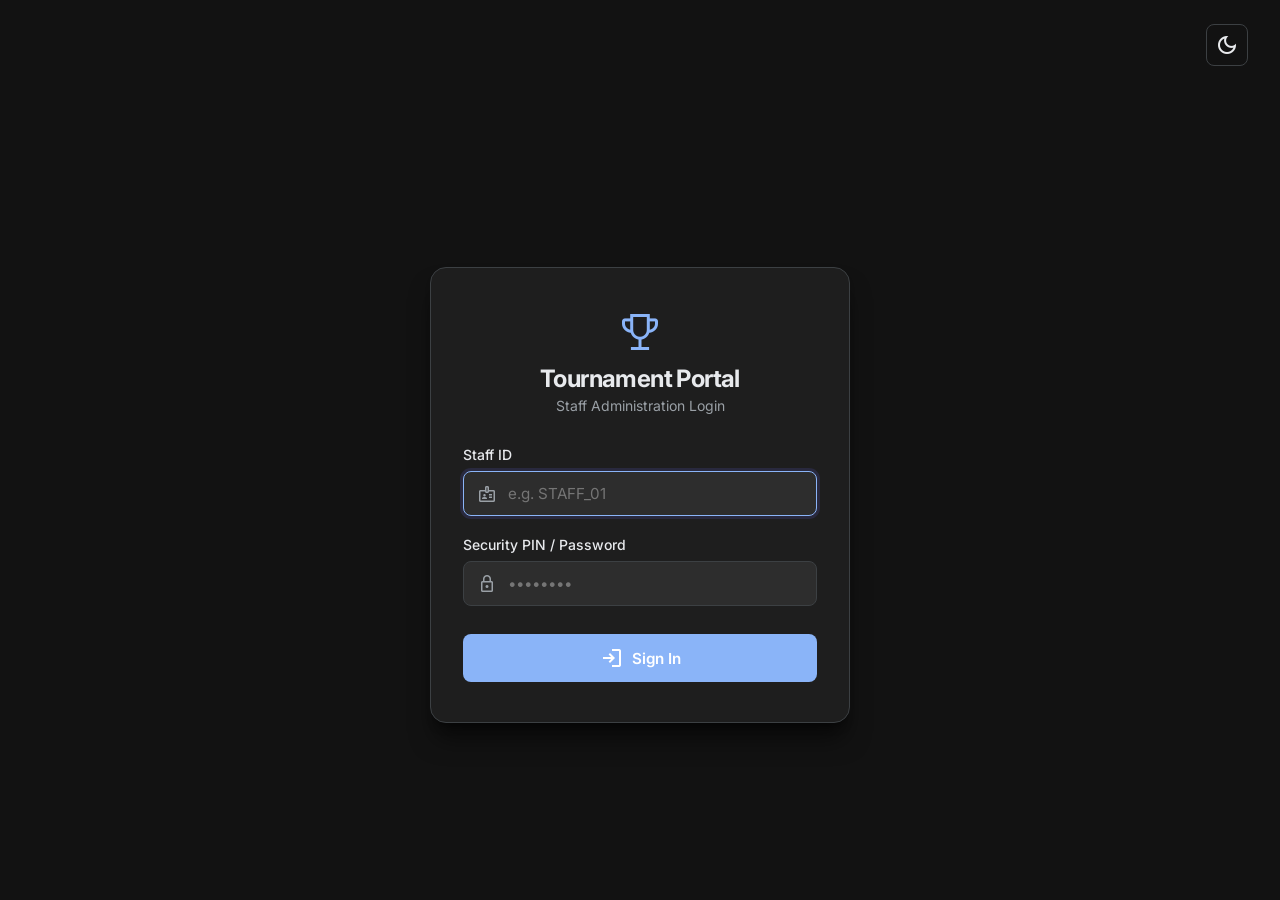
==== events/registerevent.html @ 0035451a "Added files via upload" ====
<!DOCTYPE html>
<html lang="en" data-theme="dark">
<head>
  <meta charset="UTF-8">
  <meta name="viewport" content="width=device-width, initial-scale=1.0">
  <title>Register Event | Tournament Portal</title>
  
  <!-- Fonts & Material Symbols -->
  <link rel="preconnect" href="https://fonts.googleapis.com">
  <link rel="preconnect" href="https://fonts.gstatic.com" crossorigin>
  <link href="https://fonts.googleapis.com/css2?family=Inter:wght@400;500;600;700&display=swap" rel="stylesheet">
  <link rel="stylesheet" href="https://fonts.googleapis.com/css2?family=Material+Symbols+Outlined:opsz,wght,FILL,GRAD@24,400,0,0" />
  
  <!-- Custom Stylesheet -->
  <link rel="stylesheet" href="registerevent.css">
</head>
<body>

  <!-- Top Navigation Header -->
  <header class="top-bar">
    <div class="brand-container">
      <button id="hamburgerBtn" class="icon-btn mobile-menu-btn" aria-label="Toggle Navigation Menu">
        <span class="material-symbols-outlined">menu</span>
      </button>
      <div class="brand">
        <span class="material-symbols-outlined logo-icon" data-config="brand-icon">emoji_events</span>
        <span class="brand-name" data-config="brand-name">ESCH Portal</span>
      </div>
    </div>
    
    <div class="top-bar-actions">
      <div class="user-badge">
        <span class="material-symbols-outlined">account_circle</span>
        <span class="user-name">Staff Admin</span>
      </div>
      <button id="themeToggleBtn" class="icon-btn" aria-label="Toggle Theme">
        <span class="material-symbols-outlined">dark_mode</span>
      </button>
      <button id="logoutBtn" class="icon-btn logout-btn" aria-label="Log Out" title="Log Out">
        <span class="material-symbols-outlined">logout</span>
      </button>
    </div>
  </header>

  <!-- Mobile Navigation Backdrop -->
  <div id="sidebarBackdrop" class="sidebar-backdrop"></div>

  <!-- Application Layout -->
  <div class="app-layout">
    
    <!-- Dynamic Navigation Sidebar -->
    <aside id="sidebar" class="sidebar">
      <nav id="sidebarNavContainer" class="nav-menu">
        <!-- Rendered dynamically by nav-renderer.js via config.js -->
      </nav>
    </aside>

    <!-- Main Content Container -->
    <main class="page-container">
      
      <div class="page-header">
        <div>
          <h1>Register Event</h1>
          <p class="subtitle">Set up basic event parameters and entry conditions.</p>
        </div>
        <a href="/events/viewevents.html" class="btn btn-secondary">
          <span class="material-symbols-outlined">arrow_back</span> Back to Events
        </a>
      </div>

      <!-- Main Form Container -->
      <form id="registerEventForm" class="form-card">
        
        <div class="form-body-container">
          
          <!-- 1. Event Name -->
          <div class="form-group">
            <label for="eventName">Event Name *</label>
            <input type="text" id="eventName" required placeholder="e.g. Tekken 8 / Valorant">
          </div>

          <!-- 2. Game Format & Max Entrants Row -->
          <div class="form-row-2col">
            <div class="form-group">
              <label for="gameFormat">Game Format *</label>
              <select id="gameFormat" required>
                <option value="" disabled selected>Select Format</option>
                <option value="1v1">1v1</option>
                <option value="3v3">3v3</option>
                <option value="5v5">5v5</option>
              </select>
            </div>

            <div class="form-group">
              <label for="maxEntrants">Maximum Entrants *</label>
              <input type="number" id="maxEntrants" min="2" max="512" placeholder="e.g. 64" required>
            </div>
          </div>

          <!-- 3. Registration Fee -->
          <div class="form-group">
            <label for="registrationFee">Registration Fee (RM) *</label>
            <input type="number" id="registrationFee" min="0" step="0.01" placeholder="0.00" required>
          </div>

          <!-- 4. Remarks (Flexes vertically to fill space) -->
          <div class="form-group remarks-group">
            <label for="remarks">Remarks</label>
            <textarea id="remarks" placeholder="Enter additional guidelines, prize distribution, or match rules..."></textarea>
          </div>

        </div>

        <!-- Form Action Buttons -->
        <div class="form-actions">
          <button type="reset" class="btn btn-secondary">Reset</button>
          <button type="submit" class="btn btn-primary">
            <span class="material-symbols-outlined">add_circle</span> Register Event
          </button>
        </div>

      </form>

    </main>

  </div>

  <!-- Central Configuration & System Scripts -->
  <script src="/util.js"></script>
  <script src="/events/registerevent.js"></script>
</body>
</html>
---- events/registerevent.css ----
:root[data-theme="dark"] {
  --bg-primary: #121212;
  --bg-surface: #1e1e1e;
  --bg-surface-hover: #2d2d2d;
  --text-primary: #e8eaed;
  --text-secondary: #9aa0a6;
  --accent: #8ab4f8;
  --accent-hover: #aecbfa;
  --border-color: #3c4043;
  --card-shadow: 0 4px 12px rgba(0, 0, 0, 0.4);
  --input-bg: #121212;
}

:root[data-theme="light"] {
  --bg-primary: #f8f9fa;
  --bg-surface: #ffffff;
  --bg-surface-hover: #f1f3f4;
  --text-primary: #1f1f1f;
  --text-secondary: #5f6368;
  --accent: #1a73e8;
  --accent-hover: #1557b0;
  --border-color: #dadce0;
  --card-shadow: 0 2px 8px rgba(0, 0, 0, 0.08);
  --input-bg: #ffffff;
}

* {
  box-sizing: border-box;
  margin: 0;
  padding: 0;
  font-family: 'Inter', system-ui, -apple-system, sans-serif;
  transition: background-color 0.2s, color 0.2s, border-color 0.2s;
}

html, body {
  height: 100vh;
  width: 100vw;
  overflow: hidden;
  background-color: var(--bg-primary);
  color: var(--text-primary);
  display: flex;
  flex-direction: column;
}

.material-symbols-outlined {
  font-family: 'Material Symbols Outlined' !important;
  font-size: 20px;
  vertical-align: middle;
}

/* Header Bar */
.top-bar {
  height: 52px;
  background-color: var(--bg-surface);
  border-bottom: 1px solid var(--border-color);
  display: flex;
  justify-content: space-between;
  align-items: center;
  padding: 0 1rem;
  flex-shrink: 0;
  z-index: 20;
}

.brand-container {
  display: flex;
  align-items: center;
  gap: 0.5rem;
}

.mobile-menu-btn {
  display: none;
}

.brand {
  display: flex;
  align-items: center;
  gap: 0.5rem;
}

.logo-icon {
  color: var(--accent);
}

.brand-name {
  font-weight: 700;
  font-size: 1rem;
}

.top-bar-actions {
  display: flex;
  align-items: center;
  gap: 0.5rem;
}

.user-badge {
  display: flex;
  align-items: center;
  gap: 0.3rem;
  font-size: 0.8rem;
  color: var(--text-secondary);
  margin-right: 0.25rem;
}

.icon-btn {
  background: transparent;
  border: 1px solid var(--border-color);
  color: var(--text-secondary);
  border-radius: 50%;
  cursor: pointer;
  display: flex;
  align-items: center;
  justify-content: center;
  width: 32px;
  height: 32px;
}

.icon-btn:hover {
  color: var(--accent);
  border-color: var(--accent);
}

/* App Layout */
.app-layout {
  display: flex;
  flex: 1;
  height: calc(100vh - 52px);
  overflow: hidden;
  position: relative;
}

/* Sidebar Navigation */
.sidebar {
  width: 180px;
  background-color: var(--bg-surface);
  border-right: 1px solid var(--border-color);
  padding: 0.75rem 0.4rem;
  flex-shrink: 0;
  transition: transform 0.25s ease;
}

.nav-menu {
  display: flex;
  flex-direction: column;
  gap: 0.2rem;
}

.nav-item {
  display: flex;
  align-items: center;
  gap: 0.5rem;
  padding: 0.5rem 0.7rem;
  color: var(--text-secondary);
  text-decoration: none;
  border-radius: 6px;
  font-weight: 500;
  font-size: 0.8rem;
}

.nav-item:hover {
  background-color: var(--bg-surface-hover);
  color: var(--text-primary);
}

.nav-item.active {
  background-color: var(--bg-surface-hover);
  color: var(--accent);
  font-weight: 600;
}

/* Mobile Sidebar Backdrop */
.sidebar-backdrop {
  display: none;
  position: fixed;
  top: 52px;
  left: 0;
  right: 0;
  bottom: 0;
  background-color: rgba(0, 0, 0, 0.5);
  z-index: 10;
  opacity: 0;
  transition: opacity 0.25s ease;
  pointer-events: none;
}

.sidebar-backdrop.open {
  opacity: 1;
  pointer-events: auto;
}

/* Main Container */
.page-container {
  flex: 1;
  padding: 1rem 1.25rem;
  display: flex;
  flex-direction: column;
  gap: 0.75rem;
  height: 100%;
  min-height: 0;
  overflow: hidden;
}

.page-header {
  display: flex;
  justify-content: space-between;
  align-items: flex-start;
  flex-shrink: 0;
}

.page-header h1 {
  font-size: 1.2rem;
  font-weight: 700;
}

.subtitle {
  font-size: 0.75rem;
  color: var(--text-secondary);
  margin-top: 0.15rem;
}

/* Form Container & Vertical Stretch */
.form-card {
  background-color: var(--bg-surface);
  border: 1px solid var(--border-color);
  border-radius: 10px;
  padding: 1.25rem;
  box-shadow: var(--card-shadow);
  display: flex;
  flex-direction: column;
  gap: 1rem;
  flex: 1;
  min-height: 0;
  width: 100%;
}

.form-body-container {
  display: flex;
  flex-direction: column;
  gap: 1rem;
  flex: 1;
  min-height: 0;
}

.form-row-2col {
  display: grid;
  grid-template-columns: 1fr 1fr;
  gap: 1rem;
  flex-shrink: 0;
}

.form-group {
  display: flex;
  flex-direction: column;
  gap: 0.35rem;
  flex-shrink: 0;
}

/* Flex Group - Remarks Fills Remaining Screen Height */
.form-group.remarks-group {
  flex: 1;
  min-height: 0;
  display: flex;
  flex-direction: column;
}

.form-group label {
  font-size: 0.75rem;
  font-weight: 600;
  color: var(--text-secondary);
}

.form-group input,
.form-group select {
  background-color: var(--input-bg);
  border: 1px solid var(--border-color);
  color: var(--text-primary);
  padding: 0.55rem 0.75rem;
  border-radius: 6px;
  font-size: 0.8rem;
  outline: none;
}

.form-group textarea {
  background-color: var(--input-bg);
  border: 1px solid var(--border-color);
  color: var(--text-primary);
  padding: 0.55rem 0.75rem;
  border-radius: 6px;
  font-size: 0.8rem;
  outline: none;
  resize: none;
  flex: 1;
  min-height: 0;
  line-height: 1.4;
}

.form-group input:focus,
.form-group select:focus,
.form-group textarea:focus {
  border-color: var(--accent);
}

/* Actions Bar at Bottom */
.form-actions {
  display: flex;
  justify-content: flex-end;
  gap: 0.75rem;
  padding-top: 0.75rem;
  border-top: 1px solid var(--border-color);
  flex-shrink: 0;
}

.btn {
  padding: 0.5rem 1rem;
  border-radius: 6px;
  font-size: 0.8rem;
  font-weight: 600;
  cursor: pointer;
  display: inline-flex;
  align-items: center;
  gap: 0.35rem;
  text-decoration: none;
  border: 1px solid transparent;
}

.btn-primary {
  background-color: var(--accent);
  color: #ffffff;
}

.btn-primary:hover {
  background-color: var(--accent-hover);
}

.btn-secondary {
  background-color: transparent;
  border-color: var(--border-color);
  color: var(--text-secondary);
}

.btn-secondary:hover {
  color: var(--text-primary);
  border-color: var(--text-primary);
}

/* Mobile Responsive */
@media (max-width: 768px) {
  .mobile-menu-btn {
    display: flex;
  }

  .sidebar-backdrop {
    display: block;
  }

  .sidebar {
    position: absolute;
    top: 0;
    bottom: 0;
    left: 0;
    width: 220px;
    z-index: 15;
    transform: translateX(-100%);
  }

  .sidebar.open {
    transform: translateX(0);
  }

  .form-row-2col {
    grid-template-columns: 1fr;
  }

  .page-header {
    flex-direction: column;
    gap: 0.5rem;
  }

  .user-name {
    display: none;
  }
}

/* ==========================================================================
   GLOBAL ALERT / TOAST NOTIFICATIONS
   ========================================================================== */

.notification-container {
  position: fixed;
  top: calc(var(--header-height) + 1rem);
  right: 1.5rem;
  z-index: 9999;
  display: flex;
  flex-direction: column;
  gap: 0.75rem;
  max-width: 380px;
  width: calc(100% - 3rem);
  pointer-events: none;
}

.toast-notification {
  pointer-events: auto;
  display: flex;
  align-items: center;
  gap: 0.75rem;
  padding: 0.875rem 1rem;
  background-color: var(--bg-surface);
  border: 1px solid var(--border-color);
  border-radius: 0.5rem;
  box-shadow: 0 4px 16px rgba(0, 0, 0, 0.25);
  color: var(--text-primary);
  opacity: 0;
  transform: translateY(-12px) scale(0.96);
  transition: opacity 0.25s ease, transform 0.25s ease;
}

.toast-notification.show {
  opacity: 1;
  transform: translateY(0) scale(1);
}

.toast-notification.hide {
  opacity: 0;
  transform: translateY(-8px) scale(0.95);
}

.toast-icon {
  font-size: 1.25rem;
  flex-shrink: 0;
}

.toast-message {
  font-size: 0.875rem;
  flex: 1;
  line-height: 1.4;
}

.toast-close-btn {
  background: transparent;
  border: none;
  color: var(--text-secondary);
  cursor: pointer;
  display: flex;
  align-items: center;
  justify-content: center;
  padding: 0.2rem;
  border-radius: 0.25rem;
  transition: color 0.15s ease;
}

.toast-close-btn:hover {
  color: var(--text-primary);
}

/* Variant Types */
.toast-notification.success {
  border-left: 4px solid var(--success-border);
}
.toast-notification.success .toast-icon {
  color: var(--success-text);
}

.toast-notification.error {
  border-left: 4px solid var(--error-border);
}
.toast-notification.error .toast-icon {
  color: var(--error-text);
}

.toast-notification.info {
  border-left: 4px solid var(--accent-color);
}
.toast-notification.info .toast-icon {
  color: var(--accent-color);
}

/* ==========================================================================
   GLOBAL CONFIRMATION MODAL
   ========================================================================== */

.confirm-backdrop {
  position: fixed;
  inset: 0;
  background-color: rgba(0, 0, 0, 0.65);
  backdrop-filter: blur(2px);
  display: flex;
  align-items: center;
  justify-content: center;
  z-index: 10000;
  padding: 1rem;
  opacity: 0;
  visibility: hidden;
  transition: opacity 0.2s ease, visibility 0.2s ease;
}

.confirm-backdrop.show {
  opacity: 1;
  visibility: visible;
}

.confirm-backdrop.hide {
  opacity: 0;
  visibility: hidden;
}

.confirm-card {
  background-color: var(--bg-surface);
  border: 1px solid var(--border-color);
  border-radius: 0.75rem;
  width: 100%;
  max-width: 420px;
  padding: 1.5rem;
  display: flex;
  flex-direction: column;
  gap: 1rem;
  box-shadow: 0 12px 32px rgba(0, 0, 0, 0.4);
  transform: scale(0.95) translateY(-8px);
  transition: transform 0.2s ease;
}

.confirm-backdrop.show .confirm-card {
  transform: scale(1) translateY(0);
}

.confirm-header h3 {
  font-size: 1.15rem;
  font-weight: 600;
  color: var(--text-primary);
}

.confirm-body p {
  font-size: 0.9rem;
  color: var(--text-secondary);
  line-height: 1.5;
}

.confirm-footer {
  display: flex;
  align-items: center;
  justify-content: flex-end;
  gap: 0.75rem;
  margin-top: 0.5rem;
}
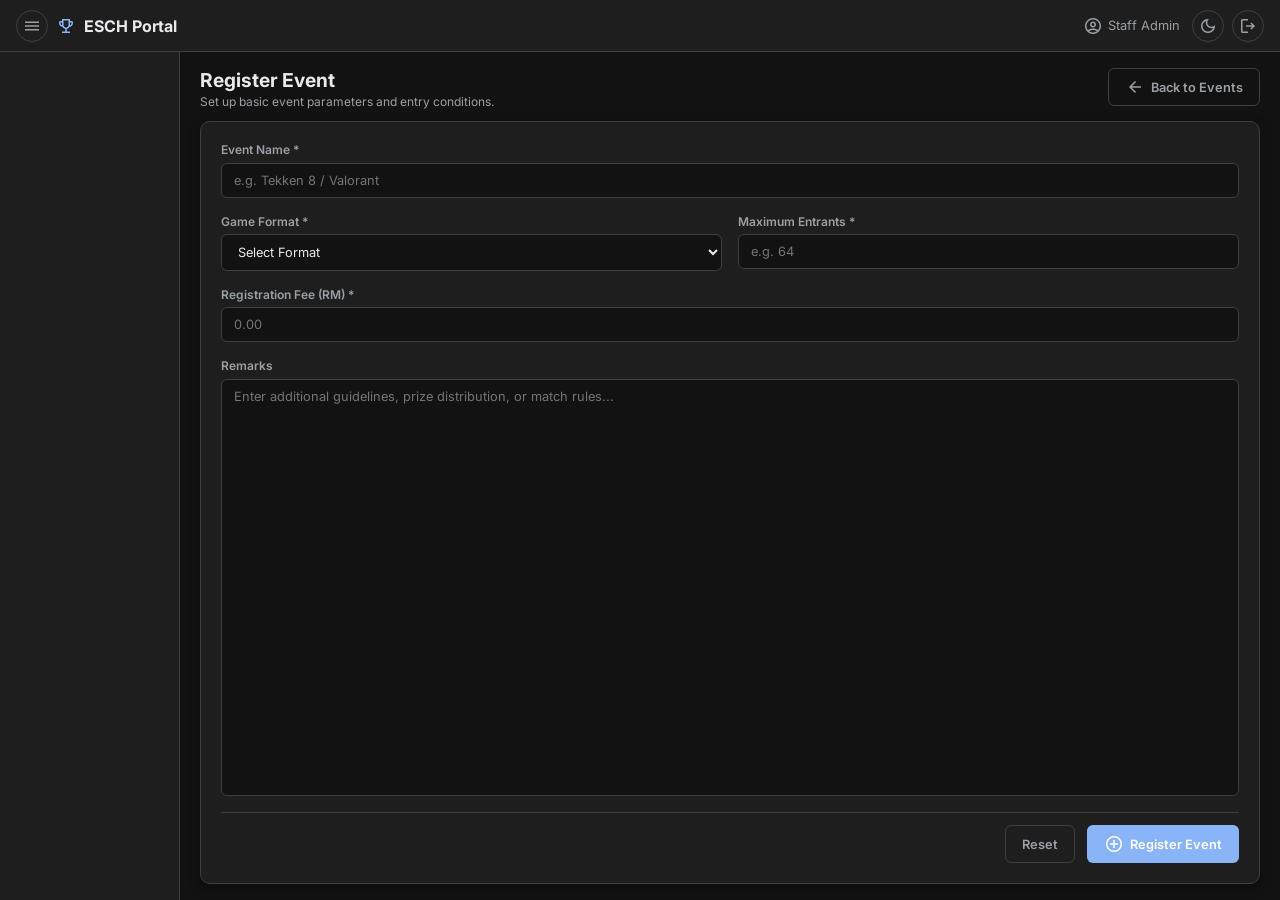
==== commit 8f3f4121: "Add files via upload" ====
--- a/events/registerevent.html
+++ b/events/registerevent.html
@@ -126,7 +126,7 @@
   </div>
 
   <!-- Central Configuration & System Scripts -->
-  <script src="/util.js"></script>
-  <script src="/events/registerevent.js"></script>
+  <script src="util.js"></script>
+  <script src="registerevent.js"></script>
 </body>
 </html>
